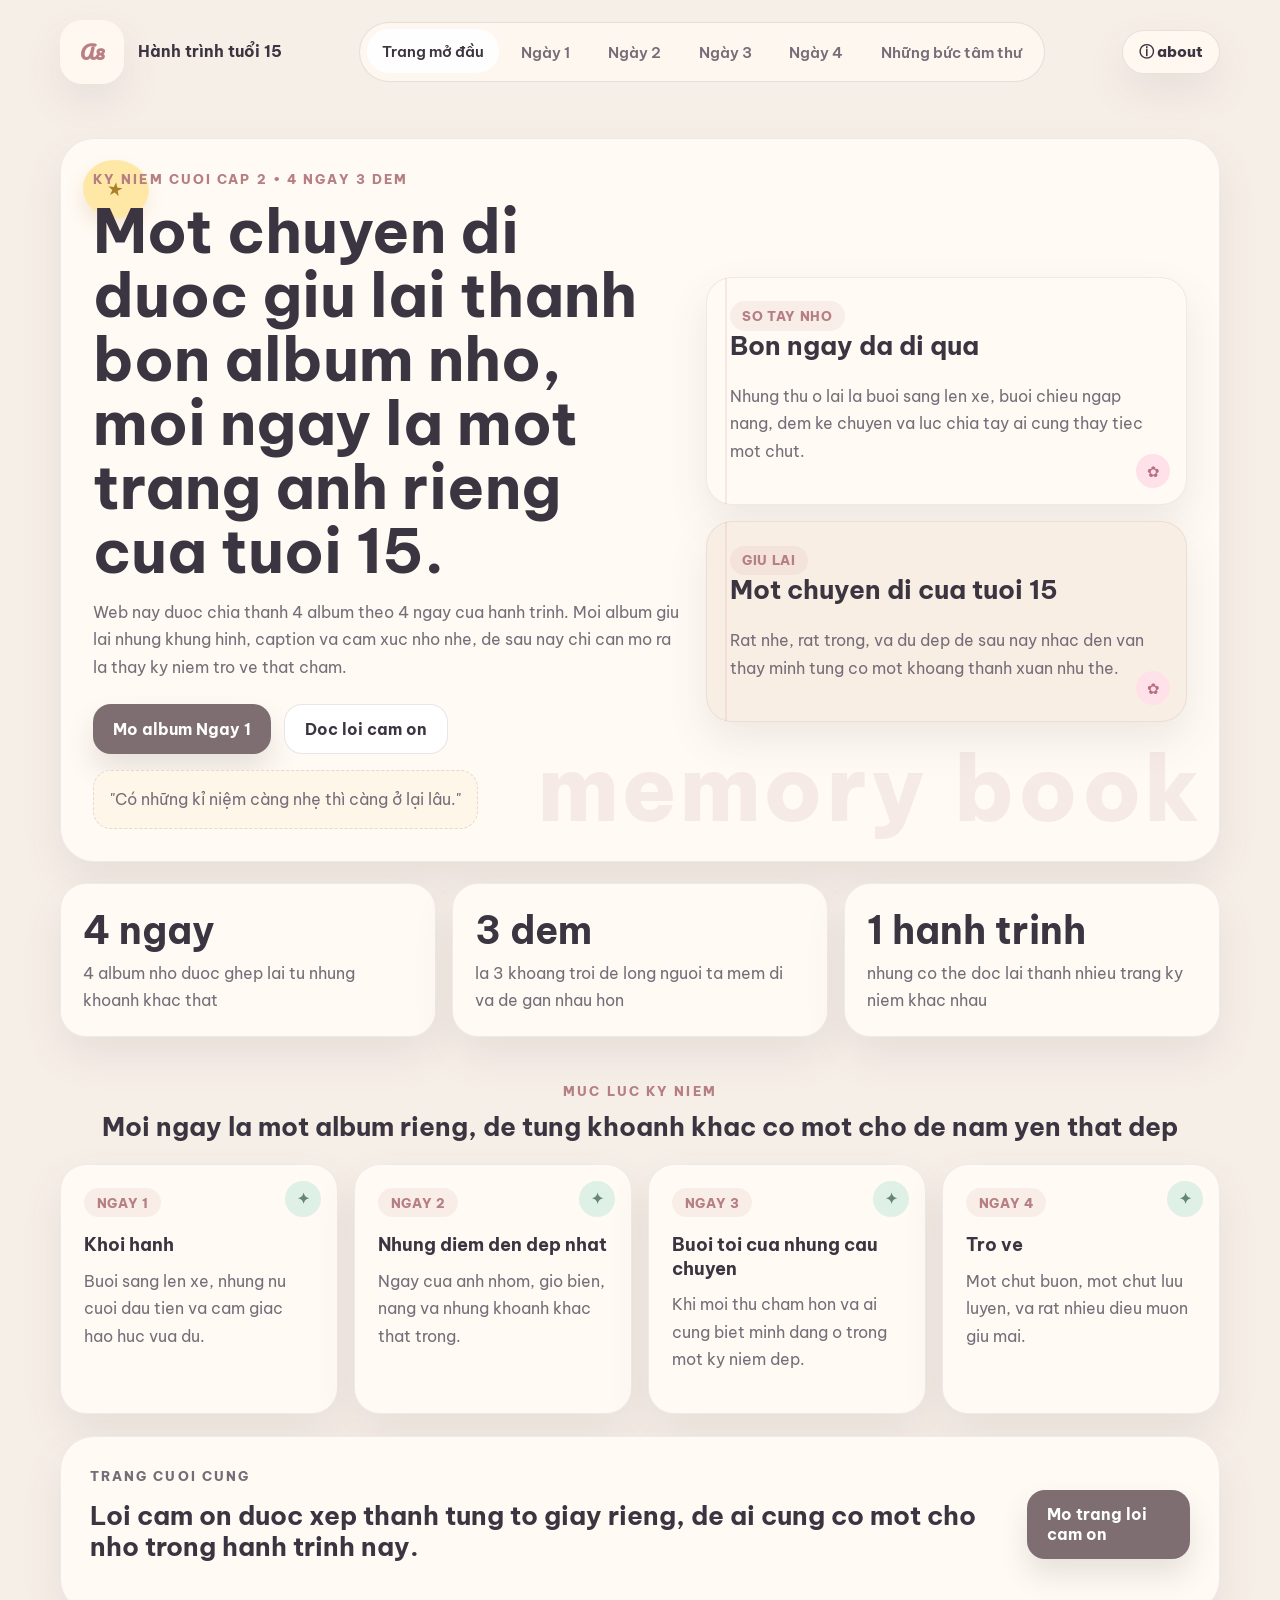
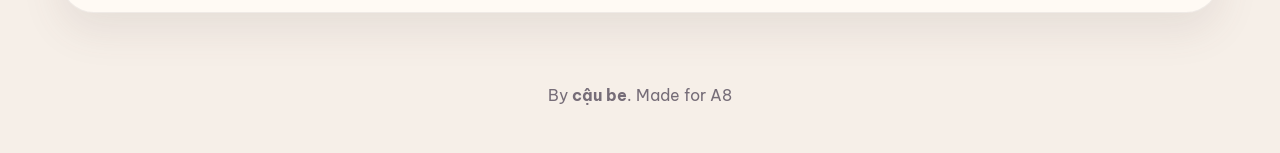
==== index.html @ 8651cf10 "Build memory site with shared layouts and JSON content" ====
<!DOCTYPE html>
<html lang="vi">
  <head>
    <meta charset="UTF-8" />
    <meta name="viewport" content="width=device-width, initial-scale=1.0" />
    <title>Hanh trinh tuoi 15</title>
    <meta
      name="description"
      content="Mot bo web nhe nhang luu giu chuyen di cuoi cap 2 Hanh trinh tuoi 15, moi ngay la mot quyen luu but rieng."
    />
    <link rel="preconnect" href="https://fonts.googleapis.com" />
    <link rel="preconnect" href="https://fonts.gstatic.com" crossorigin />
    <link
      href="https://fonts.googleapis.com/css2?family=Be+Vietnam+Pro:wght@400;500;600;700;800&family=Pacifico&display=swap"
      rel="stylesheet"
    />
    <link rel="stylesheet" href="style.css?v=20260329d" />
  </head>
  <body>
    <div class="page-noise"></div>
    <header class="site-header" data-site-header></header>

    <main>
      <section class="hero soft-hero reveal">
        <div class="hero-copy">
          <p class="eyebrow">Ky niem cuoi cap 2 • 4 ngay 3 dem</p>
          <h1>Mot chuyen di duoc giu lai thanh bon album nho, moi ngay la mot trang anh rieng cua tuoi 15.</h1>
          <p class="hero-text">
            Web nay duoc chia thanh 4 album theo 4 ngay cua hanh trinh. Moi
            album giu lai nhung khung hinh, caption va cam xuc nho nhe, de sau
            nay chi can mo ra la thay ky niem tro ve that cham.
          </p>
          <div class="hero-actions">
            <a class="btn btn-primary" href="day1.html">Mo album Ngay 1</a>
            <a class="btn btn-secondary" href="thanks.html">Doc loi cam on</a>
          </div>
          <div class="quote-chip" data-random-quote>
            "Co nhung ky niem khong can qua ron rang, chi can du nhe de o lai rat lau."
          </div>
        </div>
        <div class="hero-stack">
          <article class="paper-card">
            <span class="paper-label">So tay nho</span>
            <h2>Bon ngay da di qua</h2>
            <p>
              Nhung thu o lai la buoi sang len xe, buoi chieu ngap nang, dem ke
              chuyen va luc chia tay ai cung thay tiec mot chut.
            </p>
          </article>
          <article class="paper-card warm">
            <span class="paper-label">Giu lai</span>
            <h2>Mot chuyen di cua tuoi 15</h2>
            <p>
              Rat nhe, rat trong, va du dep de sau nay nhac den van thay minh
              tung co mot khoang thanh xuan nhu the.
            </p>
          </article>
        </div>
      </section>

      <section class="stats-grid reveal">
        <article>
          <strong>4 ngay</strong>
          <span>4 album nho duoc ghep lai tu nhung khoanh khac that</span>
        </article>
        <article>
          <strong>3 dem</strong>
          <span>la 3 khoang troi de long nguoi ta mem di va de gan nhau hon</span>
        </article>
        <article>
          <strong>1 hanh trinh</strong>
          <span>nhung co the doc lai thanh nhieu trang ky niem khac nhau</span>
        </article>
      </section>

      <section class="section-heading reveal">
        <p class="eyebrow">Muc luc ky niem</p>
        <h2>Moi ngay la mot album rieng, de tung khoanh khac co mot cho de nam yen that dep</h2>
      </section>

      <section class="day-links reveal">
        <a class="day-link-card" href="day1.html">
          <span class="day-badge">Ngay 1</span>
          <h3>Khoi hanh</h3>
          <p>Buoi sang len xe, nhung nu cuoi dau tien va cam giac hao huc vua du.</p>
        </a>
        <a class="day-link-card" href="day2.html">
          <span class="day-badge">Ngay 2</span>
          <h3>Nhung diem den dep nhat</h3>
          <p>Ngay cua anh nhom, gio bien, nang va nhung khoanh khac that trong.</p>
        </a>
        <a class="day-link-card" href="day3.html">
          <span class="day-badge">Ngay 3</span>
          <h3>Buoi toi cua nhung cau chuyen</h3>
          <p>Khi moi thu cham hon va ai cung biet minh dang o trong mot ky niem dep.</p>
        </a>
        <a class="day-link-card" href="day4.html">
          <span class="day-badge">Ngay 4</span>
          <h3>Tro ve</h3>
          <p>Mot chut buon, mot chut luu luyen, va rat nhieu dieu muon giu mai.</p>
        </a>
      </section>

      <section class="cta-panel reveal">
        <div>
          <p class="eyebrow">Trang cuoi cung</p>
          <h2>Loi cam on duoc xep thanh tung to giay rieng, de ai cung co mot cho nho trong hanh trinh nay.</h2>
        </div>
        <a class="btn btn-primary" href="thanks.html">Mo trang loi cam on</a>
      </section>
    </main>

    <footer class="site-footer" data-site-footer></footer>

    <script src="title-config.js?v=20260329d"></script>
    <script src="script.js?v=20260329d"></script>
  </body>
</html>
---- style.css ----
:root {
  --bg: #f7f1ea;
  --bg-soft: #fcf8f3;
  --ink: #3b3441;
  --muted: #766d78;
  --line: rgba(59, 52, 65, 0.12);
  --rose: #dba6a6;
  --sand: #ead9c8;
  --sage: #bfd1c4;
  --sky: #cbdced;
  --paper: rgba(255, 252, 247, 0.88);
  --paper-strong: #fffdf9;
  --shadow: 0 18px 40px rgba(94, 79, 74, 0.1);
  --radius-xl: 34px;
  --radius-lg: 26px;
  --radius-md: 20px;
  --max-width: 1160px;
}

* {
  box-sizing: border-box;
}

html {
  scroll-behavior: smooth;
  overflow-x: hidden;
}

body {
  margin: 0;
  font-family: "Be Vietnam Pro", sans-serif;
  color: var(--ink);
  background: #f6efe8;
  min-height: 100vh;
  position: relative;
  overflow-x: hidden;
}

body.nav-open {
  overflow: hidden;
}

.page-noise {
  position: fixed;
  inset: 0;
  pointer-events: none;
  opacity: 0.18;
  background-image:
    linear-gradient(rgba(255, 255, 255, 0.12) 1px, transparent 1px),
    linear-gradient(90deg, rgba(255, 255, 255, 0.12) 1px, transparent 1px);
  background-size: 22px 22px;
}

a {
  color: inherit;
  text-decoration: none;
}

main,
.site-header,
.site-footer {
  position: relative;
  z-index: 1;
}

.site-header,
.site-footer,
section {
  width: min(calc(100% - 2rem), var(--max-width));
  margin-inline: auto;
}

.site-header {
  display: flex;
  align-items: center;
  justify-content: space-between;
  gap: 1rem;
  padding: 1.25rem 0 0;
  position: relative;
  z-index: 70;
}

.brand {
  display: inline-flex;
  align-items: center;
  gap: 0.85rem;
  font-weight: 700;
  min-width: 0;
}

.brand-script {
  display: inline-flex;
  justify-content: center;
  align-items: center;
  min-width: 64px;
  min-height: 64px;
  border-radius: 22px;
  background: #fff8f1;
  box-shadow: var(--shadow);
  color: #b97f84;
  font-family: "Pacifico", cursive;
  font-size: 1.2rem;
}

.brand-text {
  max-width: 180px;
  line-height: 1.1;
  min-width: 0;
  overflow-wrap: anywhere;
}

.site-nav {
  display: flex;
  align-items: center;
  gap: 0.45rem;
  padding: 0.45rem;
  border: 1px solid var(--line);
  background: #fdf7f0;
  backdrop-filter: blur(16px);
  border-radius: 999px;
}

.site-nav a {
  padding: 0.8rem 0.95rem;
  border-radius: 999px;
  font-size: 0.95rem;
  font-weight: 600;
  color: var(--muted);
  transition: background-color 180ms ease, color 180ms ease, transform 180ms ease;
}

.site-nav a:hover,
.site-nav a.active {
  background: rgba(255, 255, 255, 0.92);
  color: var(--ink);
  transform: translateY(-1px);
}

.nav-toggle {
  display: none;
  border: 0;
  border-radius: 999px;
  padding: 0.85rem 1rem;
  background: #7f6f73;
  color: white;
  font: inherit;
  font-weight: 700;
}

.header-tools {
  position: relative;
  display: flex;
  align-items: center;
}

.info-trigger {
  min-height: 42px;
  padding: 0.7rem 1rem;
  border: 1px solid var(--line);
  border-radius: 999px;
  background: #fff8f1;
  color: var(--ink);
  font: inherit;
  font-weight: 800;
  font-size: 0.92rem;
  cursor: pointer;
  box-shadow: var(--shadow);
}

.info-popup {
  position: fixed;
  top: 50%;
  left: 50%;
  transform: translate(-50%, -50%);
  width: min(440px, calc(100vw - 2rem));
  padding: 1.05rem 1.1rem;
  border: 1px solid rgba(59, 52, 65, 0.1);
  border-radius: 22px;
  background: #fffaf4;
  box-shadow: var(--shadow);
  z-index: 60;
}

.about-content {
  width: 100%;
}

.about-content strong {
  display: block;
  margin-bottom: 0.55rem;
  font-size: 1.02rem;
}

.about-content p {
  margin: 0;
  color: var(--muted);
  line-height: 1.68;
  font-size: 0.96rem;
}

.about-content p + p {
  margin-top: 0.7rem;
}

.about-socials {
  display: grid;
  grid-template-columns: repeat(2, minmax(0, 1fr));
  gap: 0.7rem;
  margin-top: 0.95rem;
}

.about-btn {
  display: inline-flex;
  align-items: center;
  justify-content: center;
  gap: 0.55rem;
  width: 100%;
  min-width: 0;
  min-height: 42px;
  padding: 0.75rem 1rem;
  border: 1px solid rgba(59, 52, 65, 0.04);
  border-radius: 999px;
  background: #7e6e72;
  color: #fff;
  font-weight: 700;
  text-decoration: none;
  box-shadow: 0 10px 20px rgba(94, 79, 74, 0.14);
  -webkit-appearance: none;
  appearance: none;
}

.about-btn.ig {
  background: #8b6f7a;
}

.logo {
  flex: 0 0 auto;
  display: inline-grid;
  place-items: center;
  width: 22px;
  height: 22px;
  border-radius: 50%;
  background: #fff;
  font-family: Arial, sans-serif;
  font-weight: 800;
}

.logo.face {
  color: #1877f2;
}

.logo.ig {
  color: #d14d8b;
  font-size: 0.62rem;
  text-transform: lowercase;
}

body.info-open::after {
  content: "";
  position: fixed;
  inset: 0;
  background: rgba(59, 52, 65, 0.2);
  z-index: 50;
}

main {
  padding: 2rem 0 4rem;
}

section {
  margin-top: 1.35rem;
}

.hero,
.page-hero,
.cta-panel,
.paper-card,
.story-paper,
.friend-note,
.day-link-card,
.memory-strip article,
.stats-grid article,
.photo-memory,
.caption-strip article {
  border: 1px solid rgba(59, 52, 65, 0.08);
  background: #fffaf4;
  box-shadow: var(--shadow);
}

.hero,
.page-hero,
.cta-panel {
  border-radius: var(--radius-xl);
}

.hero {
  display: grid;
  grid-template-columns: 1.1fr 0.9fr;
  gap: 1.5rem;
  padding: 2rem;
}

.soft-hero::after {
  content: "memory book";
  position: absolute;
  right: 1rem;
  bottom: 1rem;
  font-size: clamp(2.5rem, 7vw, 5.7rem);
  color: rgba(185, 127, 132, 0.12);
  font-weight: 800;
  letter-spacing: 0.04em;
  pointer-events: none;
}

.soft-hero::before,
.page-hero::before {
  content: "sweet";
  position: absolute;
  top: 1rem;
  right: 1rem;
  padding: 0.55rem 0.8rem;
  border-radius: 999px;
  background: #ffd9de;
  color: #9b646b;
  font-size: 0.75rem;
  font-weight: 800;
  letter-spacing: 0.08em;
  text-transform: uppercase;
  box-shadow: 0 10px 20px rgba(155, 100, 107, 0.12);
  transform: rotate(8deg);
}

.hero::before {
  content: "★";
  position: absolute;
  top: 1.35rem;
  left: 1.35rem;
  width: 40px;
  height: 40px;
  border-radius: 50%;
  display: grid;
  place-items: center;
  background: #ffe8a6;
  color: #a9802c;
  font-size: 1rem;
  box-shadow: 0 10px 18px rgba(169, 128, 44, 0.14);
}

.hero-copy,
.hero-stack {
  position: relative;
  z-index: 1;
}

.hero-stack {
  display: grid;
  gap: 1rem;
  align-content: center;
}

.eyebrow {
  margin: 0 0 0.8rem;
  font-size: 0.82rem;
  letter-spacing: 0.16em;
  text-transform: uppercase;
  color: #b67f83;
  font-weight: 800;
}

h1,
h2,
h3,
p {
  margin-top: 0;
  min-width: 0;
}

h1 {
  font-size: clamp(2.15rem, 4.8vw, 4.3rem);
  line-height: 1.04;
  margin-bottom: 1rem;
}

h2 {
  font-size: clamp(1.35rem, 2vw, 2rem);
  line-height: 1.2;
}

h3 {
  font-size: 1.1rem;
  line-height: 1.35;
}

.hero-text,
.page-hero p,
.paper-card p,
.story-paper p,
.friend-note p,
.memory-strip p,
.day-link-card p,
.stats-grid span,
.cta-panel p,
.quote-chip {
  color: var(--muted);
  line-height: 1.72;
}

.hero-actions {
  display: flex;
  flex-wrap: wrap;
  gap: 0.8rem;
  margin: 1.4rem 0 1rem;
}

.btn {
  display: inline-flex;
  justify-content: center;
  align-items: center;
  min-height: 50px;
  padding: 0.9rem 1.25rem;
  border-radius: 18px;
  font-weight: 700;
  transition: transform 180ms ease, box-shadow 180ms ease, background-color 180ms ease;
}

.btn:hover {
  transform: translateY(-2px);
}

.btn-primary {
  background: #7e6e72;
  color: white;
  box-shadow: 0 16px 28px rgba(94, 79, 74, 0.14);
}

.btn-secondary {
  background: #fff;
  border: 1px solid var(--line);
}

.quote-chip {
  display: inline-flex;
  padding: 0.9rem 1rem;
  border-radius: 18px;
  background: #fff6ea;
  border: 1px dashed rgba(59, 52, 65, 0.14);
  max-width: 38rem;
}

.paper-card,
.story-paper,
.friend-note,
.day-link-card,
.memory-strip article {
  position: relative;
  padding: 1.45rem;
  border-radius: var(--radius-lg);
  min-width: 0;
}

.paper-card::before,
.story-paper::before,
.friend-note::before {
  content: "";
  position: absolute;
  top: 0;
  left: 1.15rem;
  width: 2px;
  height: 100%;
  background: rgba(219, 166, 166, 0.22);
}

.paper-card.warm {
  background: #f9eee4;
}

.paper-card::after {
  content: "✿";
  position: absolute;
  right: 1rem;
  bottom: 1rem;
  width: 34px;
  height: 34px;
  border-radius: 50%;
  display: grid;
  place-items: center;
  background: #ffe1ea;
  color: #b86f83;
  font-size: 0.95rem;
}

.paper-label,
.day-badge {
  display: inline-flex;
  padding: 0.42rem 0.78rem;
  border-radius: 999px;
  background: rgba(219, 166, 166, 0.16);
  color: #b67f83;
  font-size: 0.8rem;
  font-weight: 800;
  letter-spacing: 0.05em;
  text-transform: uppercase;
}

.stats-grid,
.day-links,
.story-grid,
.memory-strip,
.thanks-grid {
  display: grid;
  gap: 1rem;
}

.stats-grid {
  grid-template-columns: repeat(3, minmax(0, 1fr));
}

.stats-grid article {
  padding: 1.35rem;
  border-radius: var(--radius-lg);
}

.stats-grid strong {
  display: block;
  margin-bottom: 0.35rem;
  font-size: clamp(1.55rem, 3vw, 2.4rem);
}

.section-heading {
  text-align: center;
  padding-top: 1.5rem;
}

.day-links {
  grid-template-columns: repeat(4, minmax(0, 1fr));
}

.day-link-card {
  display: block;
  min-height: 220px;
  transition: transform 180ms ease, box-shadow 180ms ease;
}

.day-link-card:hover {
  transform: translateY(-3px);
}

.day-link-card h3 {
  margin: 1rem 0 0.65rem;
}

.day-link-card::after {
  content: "✦";
  position: absolute;
  top: 1rem;
  right: 1rem;
  width: 36px;
  height: 36px;
  border-radius: 50%;
  display: grid;
  place-items: center;
  background: #dff1e6;
  color: #688574;
  font-size: 0.92rem;
  font-weight: 800;
}

.page-hero,
.cta-panel {
  padding: 1.8rem;
}

.book-hero {
  background:
    linear-gradient(to bottom, rgba(255, 253, 249, 0.96) 35px, rgba(219, 166, 166, 0.08) 36px),
    #fffaf4;
  background-size: 100% 36px, auto;
  background-repeat: repeat, no-repeat;
}

.story-grid {
  grid-template-columns: repeat(2, minmax(0, 1fr));
}

.story-paper.wide {
  grid-column: span 2;
}

.album-grid {
  display: grid;
  grid-template-columns: repeat(2, minmax(0, 1fr));
  gap: 1rem;
}

.photo-memory {
  position: relative;
  padding: 1.45rem;
  border-radius: var(--radius-lg);
  min-width: 0;
}

.photo-memory.wide {
  grid-column: span 2;
}

.photo-memory.tall .album-photo {
  min-height: 260px;
}

.album-photo {
  position: relative;
  display: grid;
  place-items: center;
  width: 100%;
  min-height: 190px;
  margin-bottom: 1rem;
  border-radius: 20px;
  color: rgba(59, 52, 65, 0.56);
  font-weight: 800;
  letter-spacing: 0.14em;
  text-transform: uppercase;
  border: 1px dashed rgba(59, 52, 65, 0.12);
  overflow: hidden;
}

.album-photo img {
  width: 100%;
  height: 100%;
  object-fit: cover;
  display: block;
}

.album-photo-text {
  position: relative;
  z-index: 1;
}

.album-photo::before {
  content: "📷";
  position: absolute;
  left: 0.85rem;
  top: 0.85rem;
  width: 34px;
  height: 34px;
  border-radius: 50%;
  display: grid;
  place-items: center;
  background: rgba(255, 255, 255, 0.72);
  font-size: 0.95rem;
}

.soft-rose {
  background: #f4dddd;
}

.soft-sky {
  background: #dfeaf4;
}

.soft-sage {
  background: #deebe2;
}

.soft-sand {
  background: #efe2d5;
}

.soft-lilac {
  background: #e7e0f1;
}

.soft-peach {
  background: #f6dfd2;
}

.soft-mint {
  background: #d9eee5;
}

.soft-butter {
  background: #f7edbf;
}

.soft-latte {
  background: #e6d8cb;
}

.soft-cloud {
  background: #e9eef2;
}

.soft-blush {
  background: #f7dce5;
}

.soft-seafoam {
  background: #d5ebe6;
}

.memory-strip {
  grid-template-columns: repeat(3, minmax(0, 1fr));
}

.memory-strip article {
  min-height: 180px;
}

.caption-strip {
  display: grid;
  grid-template-columns: repeat(3, minmax(0, 1fr));
  gap: 1rem;
}

.caption-strip article {
  position: relative;
  padding: 1.35rem;
  border-radius: var(--radius-lg);
  min-height: 170px;
  min-width: 0;
}

.thanks-grid {
  grid-template-columns: repeat(3, minmax(0, 1fr));
}

.share-cta {
  display: flex;
  justify-content: center;
}

.share-long-btn {
  display: inline-flex;
  justify-content: center;
  align-items: center;
  width: min(100%, 620px);
  min-height: 58px;
  padding: 1rem 1.4rem;
  border-radius: 999px;
  background: #fff8f1;
  border: 1px solid rgba(59, 52, 65, 0.1);
  box-shadow: var(--shadow);
  font-weight: 700;
  color: var(--ink);
}

.share-form-wrap {
  display: flex;
  justify-content: center;
}

.share-form {
  width: min(100%, 760px);
  padding: 1.5rem;
  border-radius: var(--radius-xl);
  border: 1px solid rgba(59, 52, 65, 0.08);
  background: #fffaf4;
  box-shadow: var(--shadow);
}

.form-field {
  display: block;
}

.form-field + .form-field {
  margin-top: 1rem;
}

.form-field span {
  display: block;
  margin-bottom: 0.55rem;
  font-weight: 700;
}

.form-field input,
.form-field textarea {
  width: 100%;
  border: 1px solid rgba(59, 52, 65, 0.12);
  border-radius: 18px;
  padding: 0.95rem 1rem;
  background: #fff;
  color: var(--ink);
  font: inherit;
  outline: none;
}

.form-field textarea {
  resize: vertical;
  min-height: 180px;
}

.form-field input:focus,
.form-field textarea:focus {
  border-color: #b67f83;
  box-shadow: 0 0 0 4px rgba(182, 127, 131, 0.12);
}

.share-form-actions {
  display: flex;
  align-items: center;
  gap: 1rem;
  flex-wrap: wrap;
  margin-top: 1.1rem;
}

.form-hint,
.form-status {
  margin: 0;
  color: var(--muted);
  line-height: 1.6;
}

.form-status {
  margin-top: 0.85rem;
  min-height: 1.6em;
}

.friend-note {
  min-height: 240px;
  transform: rotate(-1deg);
}

.friend-note:nth-child(2n) {
  transform: rotate(1deg);
}

.friend-note.special {
  background: #f8eee5;
}

.friend-category {
  margin-bottom: 0.9rem;
  color: #b67f83;
  font-size: 0.88rem;
  font-weight: 700;
  letter-spacing: 0.03em;
}

.friend-note::after {
  content: "❤";
  position: absolute;
  top: 1rem;
  right: 1rem;
  width: 42px;
  height: 42px;
  border-radius: 50%;
  display: grid;
  place-items: center;
  background: #ffe5a8;
  color: #98753f;
  font-size: 0.9rem;
  font-weight: 800;
  letter-spacing: 0.04em;
}

.photo-memory::after {
  content: "♡";
  position: absolute;
  top: 0.9rem;
  right: 1rem;
  width: 30px;
  height: 30px;
  border-radius: 50%;
  display: grid;
  place-items: center;
  background: #ffd6d6;
  color: #b56d77;
  font-size: 0.88rem;
  box-shadow: 22px 8px 0 #dcecf0;
}

.caption-strip article::before {
  content: "☁";
  position: absolute;
  top: 1rem;
  right: 1rem;
  color: #9ab1c6;
  font-size: 1.15rem;
}

.cta-panel {
  display: flex;
  align-items: center;
  justify-content: space-between;
  gap: 1.4rem;
}

.site-footer {
  padding: 0.5rem 0 2rem;
  text-align: center;
  color: var(--muted);
}

.reveal {
  opacity: 1;
  transform: none;
}

body.js-ready .reveal {
  opacity: 0;
  transform: translateY(24px);
  transition: opacity 650ms ease, transform 650ms ease;
}

body.js-ready .reveal.is-visible {
  opacity: 1;
  transform: translateY(0);
}

@media (max-width: 960px) {
  .hero,
  .stats-grid,
  .day-links,
  .story-grid,
  .album-grid,
  .memory-strip,
  .caption-strip,
  .thanks-grid,
  .cta-panel {
    grid-template-columns: 1fr;
  }

  .story-paper.wide {
    grid-column: auto;
  }

  .photo-memory.wide {
    grid-column: auto;
  }
}

@media (max-width: 760px) {
  .site-header {
    flex-wrap: wrap;
  }

  .nav-toggle {
    display: inline-flex;
  }

  .site-nav {
    display: none;
    width: 100%;
    border-radius: 24px;
    padding: 0.7rem;
    flex-direction: column;
    align-items: stretch;
  }

  .site-nav a {
    text-align: center;
  }

  body.nav-open .site-nav {
    display: flex;
  }

  .hero,
  .page-hero,
  .cta-panel {
    padding: 1.3rem;
  }

  .header-tools {
    width: 100%;
    justify-content: flex-end;
  }

  .info-popup {
    top: 0.75rem;
    left: 0.75rem;
    right: 0.75rem;
    width: auto;
    max-height: calc(100dvh - 1.5rem);
    transform: none;
    padding: 0.85rem;
    border-radius: 20px;
    overflow: auto;
    -webkit-overflow-scrolling: touch;
  }

  .about-socials {
    grid-template-columns: 1fr;
  }

  .album-grid {
    display: flex !important;
    flex-direction: column;
    gap: 0.85rem;
  }

  .photo-memory,
  .photo-memory.wide,
  .photo-memory.tall {
    width: 100%;
    max-width: 100%;
    grid-column: auto;
  }

  .album-photo {
    width: 100%;
    min-height: 240px;
  }

  .photo-memory.tall .album-photo {
    min-height: 280px;
  }

  .photo-memory,
  .caption-strip article,
  .friend-note {
    padding: 1.15rem;
  }

  .album-grid,
  .caption-strip,
  .thanks-grid {
    gap: 0.85rem;
  }

  .photo-memory::after {
    top: 0.75rem;
    right: 0.75rem;
  }

  .album-photo::before {
    left: 0.7rem;
    top: 0.7rem;
  }

  h1 {
    line-height: 1.08;
  }
}

@media (max-width: 480px) {
  .site-header,
  .site-footer,
  section {
    width: min(calc(100% - 1.25rem), var(--max-width));
  }

  .caption-strip,
  .thanks-grid,
  .memory-strip,
  .story-grid,
  .day-links,
  .stats-grid {
    grid-template-columns: 1fr;
    gap: 0.8rem;
  }

  .photo-memory,
  .photo-memory.wide,
  .photo-memory.tall {
    grid-column: auto;
    width: 100%;
  }

  .photo-memory {
    padding: 1rem;
    border-radius: 22px;
  }

  .album-photo,
  .photo-memory.tall .album-photo {
    min-height: 0;
    aspect-ratio: 4 / 5;
    border-radius: 18px;
  }

  .photo-memory h2 {
    font-size: 1.2rem;
  }

  .photo-memory p,
  .caption-strip article p {
    line-height: 1.62;
  }
}
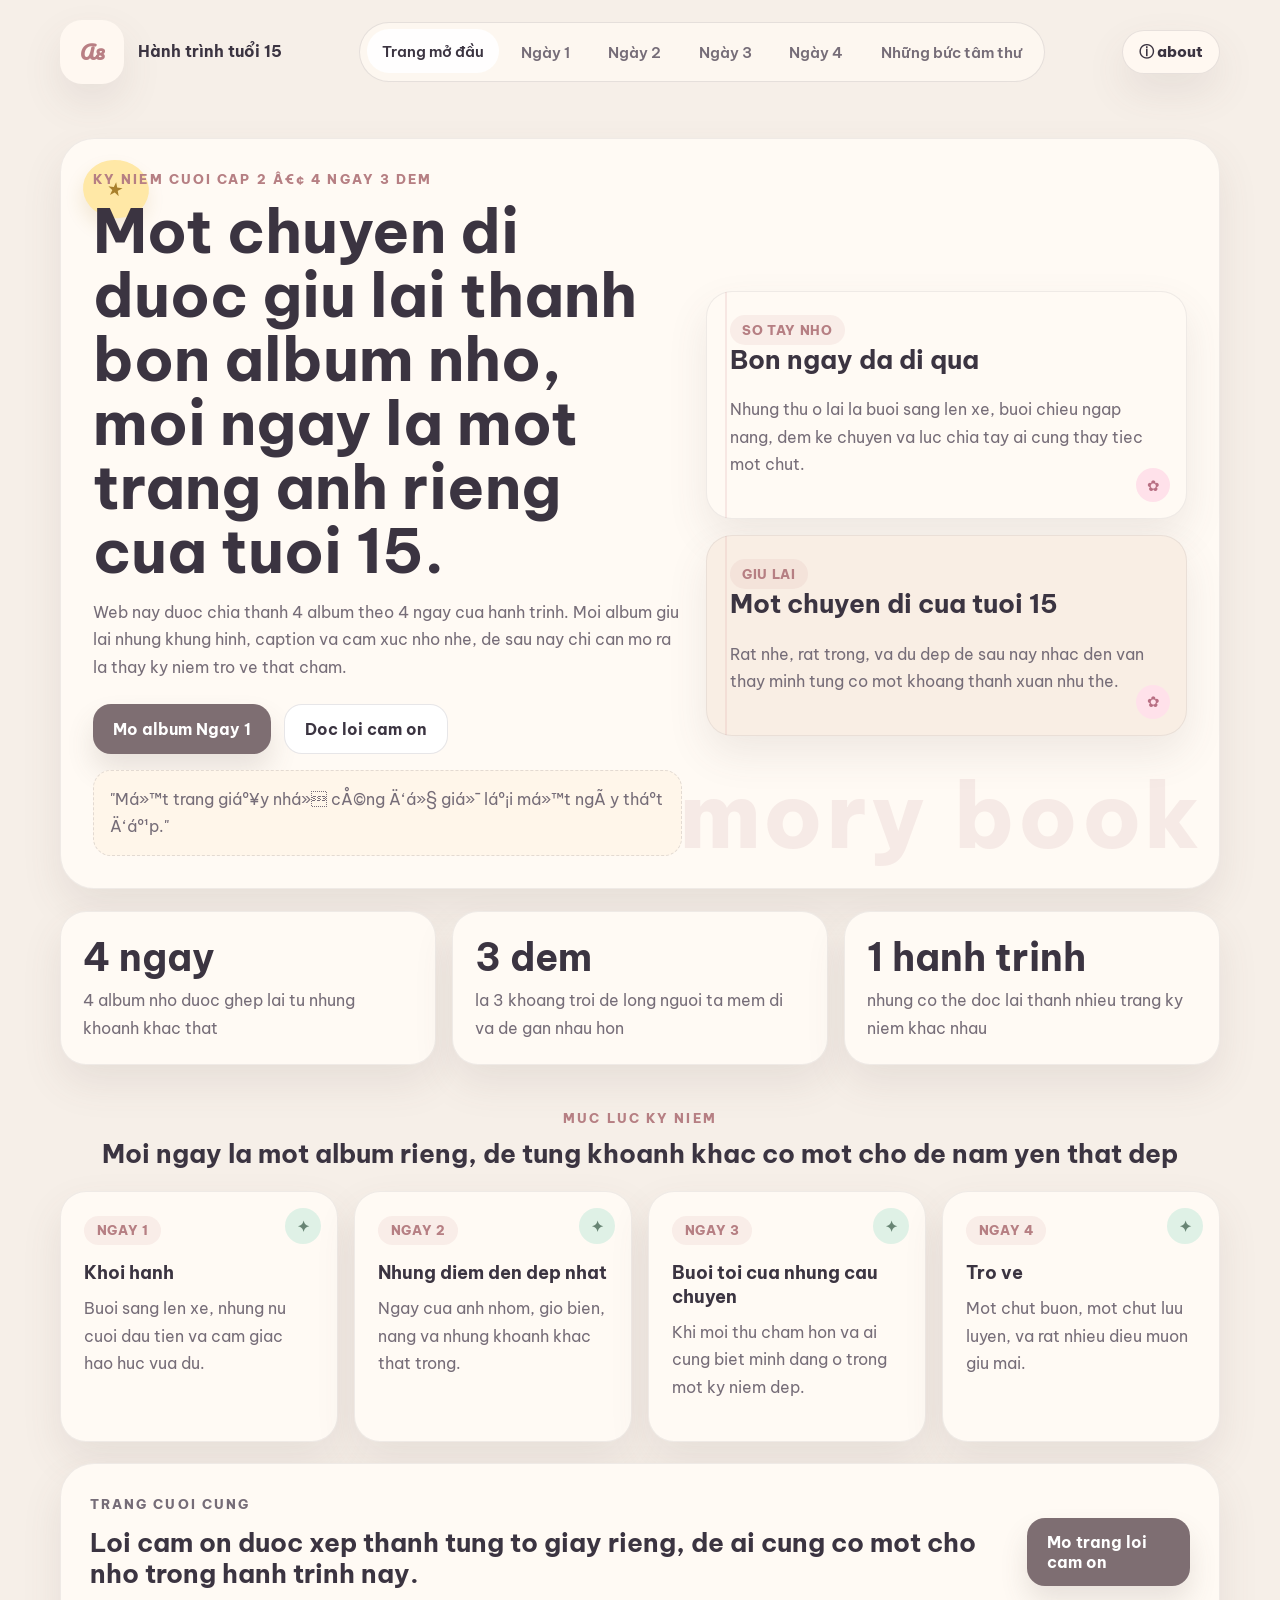
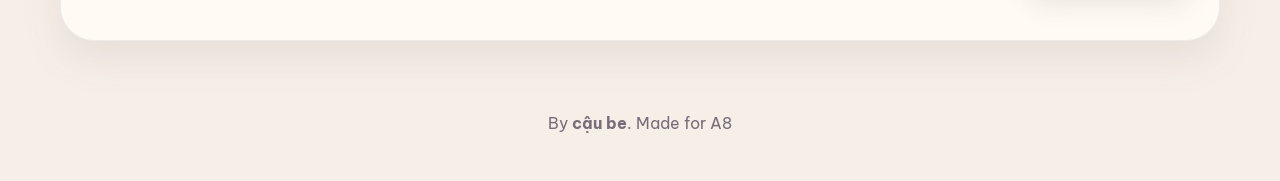
==== commit c609f6f5: "Update content data and form submission flow" ====
--- a/index.html
+++ b/index.html
@@ -1,4 +1,4 @@
-<!DOCTYPE html>
+﻿<!DOCTYPE html>
 <html lang="vi">
   <head>
     <meta charset="UTF-8" />
@@ -14,7 +14,7 @@
       href="https://fonts.googleapis.com/css2?family=Be+Vietnam+Pro:wght@400;500;600;700;800&family=Pacifico&display=swap"
       rel="stylesheet"
     />
-    <link rel="stylesheet" href="style.css?v=20260329d" />
+    <link rel="stylesheet" href="style.css?v=20260330a" />
   </head>
   <body>
     <div class="page-noise"></div>
@@ -23,7 +23,7 @@
     <main>
       <section class="hero soft-hero reveal">
         <div class="hero-copy">
-          <p class="eyebrow">Ky niem cuoi cap 2 • 4 ngay 3 dem</p>
+          <p class="eyebrow">Ky niem cuoi cap 2 â€¢ 4 ngay 3 dem</p>
           <h1>Mot chuyen di duoc giu lai thanh bon album nho, moi ngay la mot trang anh rieng cua tuoi 15.</h1>
           <p class="hero-text">
             Web nay duoc chia thanh 4 album theo 4 ngay cua hanh trinh. Moi
@@ -112,7 +112,8 @@
 
     <footer class="site-footer" data-site-footer></footer>
 
-    <script src="title-config.js?v=20260329d"></script>
-    <script src="script.js?v=20260329d"></script>
+    <script src="title-config.js?v=20260330a"></script>
+    <script src="script.js?v=20260330a"></script>
   </body>
 </html>
+
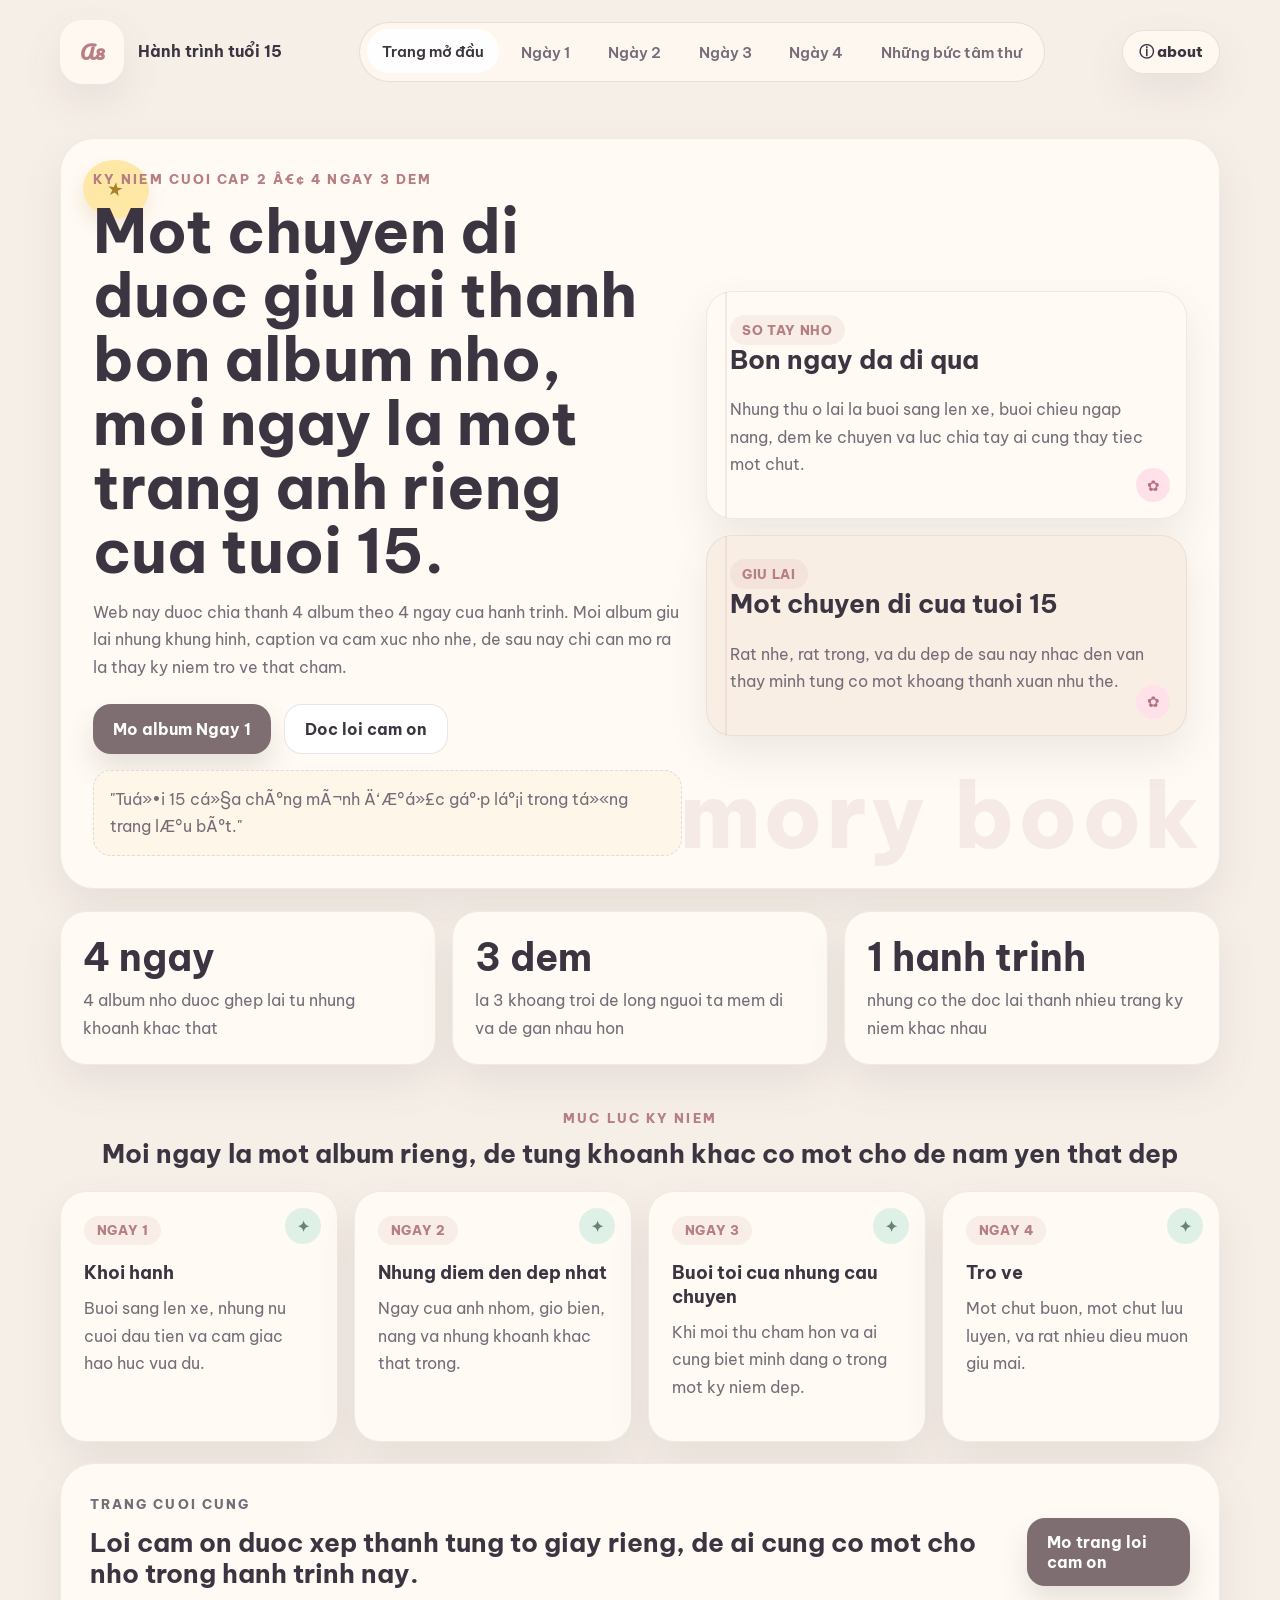
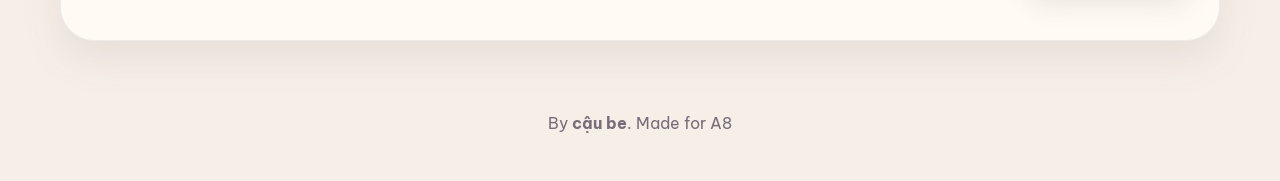
==== commit 9c833c5d: "Structure Reorganize the file structure Bugs fixed" ====
--- a/index.html
+++ b/index.html
@@ -14,7 +14,7 @@
       href="https://fonts.googleapis.com/css2?family=Be+Vietnam+Pro:wght@400;500;600;700;800&family=Pacifico&display=swap"
       rel="stylesheet"
     />
-    <link rel="stylesheet" href="style.css?v=20260330a" />
+    <link rel="stylesheet" href="style/style.css" />
   </head>
   <body>
     <div class="page-noise"></div>
@@ -112,8 +112,9 @@
 
     <footer class="site-footer" data-site-footer></footer>
 
-    <script src="title-config.js?v=20260330a"></script>
-    <script src="script.js?v=20260330a"></script>
+    <script src="script/title-config.js?v=20260330a"></script>
+    <script src="script/script.js?v=20260330a"></script>
   </body>
 </html>
 
+
--- a/style/style.css
+++ b/style/style.css
@@ -0,0 +1,1079 @@
+:root {
+  --bg: #f7f1ea;
+  --bg-soft: #fcf8f3;
+  --ink: #3b3441;
+  --muted: #766d78;
+  --line: rgba(59, 52, 65, 0.12);
+  --rose: #dba6a6;
+  --sand: #ead9c8;
+  --sage: #bfd1c4;
+  --sky: #cbdced;
+  --paper: rgba(255, 252, 247, 0.88);
+  --paper-strong: #fffdf9;
+  --shadow: 0 18px 40px rgba(94, 79, 74, 0.1);
+  --radius-xl: 34px;
+  --radius-lg: 26px;
+  --radius-md: 20px;
+  --max-width: 1160px;
+}
+
+* {
+  box-sizing: border-box;
+}
+
+html {
+  scroll-behavior: smooth;
+  overflow-x: hidden;
+}
+
+body {
+  margin: 0;
+  font-family: "Be Vietnam Pro", sans-serif;
+  color: var(--ink);
+  background: #f6efe8;
+  min-height: 100vh;
+  position: relative;
+  overflow-x: hidden;
+}
+
+body.nav-open {
+  overflow: hidden;
+}
+
+.page-noise {
+  position: fixed;
+  inset: 0;
+  pointer-events: none;
+  opacity: 0.18;
+  background-image:
+    linear-gradient(rgba(255, 255, 255, 0.12) 1px, transparent 1px),
+    linear-gradient(90deg, rgba(255, 255, 255, 0.12) 1px, transparent 1px);
+  background-size: 22px 22px;
+}
+
+a {
+  color: inherit;
+  text-decoration: none;
+}
+
+main,
+.site-header,
+.site-footer {
+  position: relative;
+  z-index: 1;
+}
+
+.site-header,
+.site-footer,
+section {
+  width: min(calc(100% - 2rem), var(--max-width));
+  margin-inline: auto;
+}
+
+.site-header {
+  display: flex;
+  align-items: center;
+  justify-content: space-between;
+  gap: 1rem;
+  padding: 1.25rem 0 0;
+  position: relative;
+  z-index: 70;
+}
+
+.brand {
+  display: inline-flex;
+  align-items: center;
+  gap: 0.85rem;
+  font-weight: 700;
+  min-width: 0;
+}
+
+.brand-script {
+  display: inline-flex;
+  justify-content: center;
+  align-items: center;
+  min-width: 64px;
+  min-height: 64px;
+  border-radius: 22px;
+  background: #fff8f1;
+  box-shadow: var(--shadow);
+  color: #b97f84;
+  font-family: "Pacifico", cursive;
+  font-size: 1.2rem;
+}
+
+.brand-text {
+  max-width: 180px;
+  line-height: 1.1;
+  min-width: 0;
+  overflow-wrap: anywhere;
+}
+
+.site-nav {
+  display: flex;
+  align-items: center;
+  gap: 0.45rem;
+  padding: 0.45rem;
+  border: 1px solid var(--line);
+  background: #fdf7f0;
+  backdrop-filter: blur(16px);
+  border-radius: 999px;
+}
+
+.site-nav a {
+  padding: 0.8rem 0.95rem;
+  border-radius: 999px;
+  font-size: 0.95rem;
+  font-weight: 600;
+  color: var(--muted);
+  transition: background-color 180ms ease, color 180ms ease, transform 180ms ease;
+}
+
+.site-nav a:hover,
+.site-nav a.active {
+  background: rgba(255, 255, 255, 0.92);
+  color: var(--ink);
+  transform: translateY(-1px);
+}
+
+.nav-toggle {
+  display: none;
+  border: 0;
+  border-radius: 999px;
+  padding: 0.85rem 1rem;
+  background: #7f6f73;
+  color: white;
+  font: inherit;
+  font-weight: 700;
+}
+
+.header-tools {
+  position: relative;
+  display: flex;
+  align-items: center;
+}
+
+.info-trigger {
+  min-height: 42px;
+  padding: 0.7rem 1rem;
+  border: 1px solid var(--line);
+  border-radius: 999px;
+  background: #fff8f1;
+  color: var(--ink);
+  font: inherit;
+  font-weight: 800;
+  font-size: 0.92rem;
+  cursor: pointer;
+  box-shadow: var(--shadow);
+}
+
+.info-popup {
+  position: fixed;
+  top: 50%;
+  left: 50%;
+  transform: translate(-50%, -50%);
+  width: min(440px, calc(100vw - 2rem));
+  padding: 1.05rem 1.1rem;
+  border: 1px solid rgba(59, 52, 65, 0.1);
+  border-radius: 22px;
+  background: #fffaf4;
+  box-shadow: var(--shadow);
+  z-index: 60;
+}
+
+.about-content {
+  width: 100%;
+}
+
+.about-content strong {
+  display: block;
+  margin-bottom: 0.55rem;
+  font-size: 1.02rem;
+}
+
+.about-content p {
+  margin: 0;
+  color: var(--muted);
+  line-height: 1.68;
+  font-size: 0.96rem;
+}
+
+.about-content p + p {
+  margin-top: 0.7rem;
+}
+
+.about-socials {
+  display: grid;
+  grid-template-columns: repeat(2, minmax(0, 1fr));
+  gap: 0.7rem;
+  margin-top: 0.95rem;
+}
+
+.about-btn {
+  display: inline-flex;
+  align-items: center;
+  justify-content: center;
+  gap: 0.55rem;
+  width: 100%;
+  min-width: 0;
+  min-height: 42px;
+  padding: 0.75rem 1rem;
+  border: 1px solid rgba(59, 52, 65, 0.04);
+  border-radius: 999px;
+  background: #7e6e72;
+  color: #fff;
+  font-weight: 700;
+  text-decoration: none;
+  box-shadow: 0 10px 20px rgba(94, 79, 74, 0.14);
+  -webkit-appearance: none;
+  appearance: none;
+}
+
+.about-btn.ig {
+  background: #8b6f7a;
+}
+
+.logo {
+  flex: 0 0 auto;
+  display: inline-grid;
+  place-items: center;
+  width: 22px;
+  height: 22px;
+  border-radius: 50%;
+  background: #fff;
+  font-family: Arial, sans-serif;
+  font-weight: 800;
+}
+
+.logo.face {
+  color: #1877f2;
+}
+
+.logo.ig {
+  color: #d14d8b;
+  font-size: 0.62rem;
+  text-transform: lowercase;
+}
+
+body.info-open::after {
+  content: "";
+  position: fixed;
+  inset: 0;
+  background: rgba(59, 52, 65, 0.2);
+  z-index: 50;
+}
+
+main {
+  padding: 2rem 0 4rem;
+}
+
+section {
+  margin-top: 1.35rem;
+}
+
+.hero,
+.page-hero,
+.cta-panel,
+.paper-card,
+.story-paper,
+.friend-note,
+.day-link-card,
+.memory-strip article,
+.stats-grid article,
+.photo-memory,
+.caption-strip article {
+  border: 1px solid rgba(59, 52, 65, 0.08);
+  background: #fffaf4;
+  box-shadow: var(--shadow);
+}
+
+.hero,
+.page-hero,
+.cta-panel {
+  border-radius: var(--radius-xl);
+}
+
+.hero {
+  display: grid;
+  grid-template-columns: 1.1fr 0.9fr;
+  gap: 1.5rem;
+  padding: 2rem;
+}
+
+.soft-hero::after {
+  content: "memory book";
+  position: absolute;
+  right: 1rem;
+  bottom: 1rem;
+  font-size: clamp(2.5rem, 7vw, 5.7rem);
+  color: rgba(185, 127, 132, 0.12);
+  font-weight: 800;
+  letter-spacing: 0.04em;
+  pointer-events: none;
+}
+
+.soft-hero::before,
+.page-hero::before {
+  content: "sweet";
+  position: absolute;
+  top: 1rem;
+  right: 1rem;
+  padding: 0.55rem 0.8rem;
+  border-radius: 999px;
+  background: #ffd9de;
+  color: #9b646b;
+  font-size: 0.75rem;
+  font-weight: 800;
+  letter-spacing: 0.08em;
+  text-transform: uppercase;
+  box-shadow: 0 10px 20px rgba(155, 100, 107, 0.12);
+  transform: rotate(8deg);
+}
+
+.hero::before {
+  content: "★";
+  position: absolute;
+  top: 1.35rem;
+  left: 1.35rem;
+  width: 40px;
+  height: 40px;
+  border-radius: 50%;
+  display: grid;
+  place-items: center;
+  background: #ffe8a6;
+  color: #a9802c;
+  font-size: 1rem;
+  box-shadow: 0 10px 18px rgba(169, 128, 44, 0.14);
+}
+
+.hero-copy,
+.hero-stack {
+  position: relative;
+  z-index: 1;
+}
+
+.hero-stack {
+  display: grid;
+  gap: 1rem;
+  align-content: center;
+}
+
+.eyebrow {
+  margin: 0 0 0.8rem;
+  font-size: 0.82rem;
+  letter-spacing: 0.16em;
+  text-transform: uppercase;
+  color: #b67f83;
+  font-weight: 800;
+}
+
+h1,
+h2,
+h3,
+p {
+  margin-top: 0;
+  min-width: 0;
+}
+
+h1 {
+  font-size: clamp(2.15rem, 4.8vw, 4.3rem);
+  line-height: 1.04;
+  margin-bottom: 1rem;
+}
+
+h2 {
+  font-size: clamp(1.35rem, 2vw, 2rem);
+  line-height: 1.2;
+}
+
+h3 {
+  font-size: 1.1rem;
+  line-height: 1.35;
+}
+
+.hero-text,
+.page-hero p,
+.paper-card p,
+.story-paper p,
+.friend-note p,
+.memory-strip p,
+.day-link-card p,
+.stats-grid span,
+.cta-panel p,
+.quote-chip {
+  color: var(--muted);
+  line-height: 1.72;
+}
+
+.hero-actions {
+  display: flex;
+  flex-wrap: wrap;
+  gap: 0.8rem;
+  margin: 1.4rem 0 1rem;
+}
+
+.btn {
+  display: inline-flex;
+  justify-content: center;
+  align-items: center;
+  min-height: 50px;
+  padding: 0.9rem 1.25rem;
+  border-radius: 18px;
+  font-weight: 700;
+  transition: transform 180ms ease, box-shadow 180ms ease, background-color 180ms ease;
+}
+
+.btn:hover {
+  transform: translateY(-2px);
+}
+
+.btn-primary {
+  background: #7e6e72;
+  color: white;
+  box-shadow: 0 16px 28px rgba(94, 79, 74, 0.14);
+}
+
+.btn-secondary {
+  background: #fff;
+  border: 1px solid var(--line);
+}
+
+.quote-chip {
+  display: inline-flex;
+  padding: 0.9rem 1rem;
+  border-radius: 18px;
+  background: #fff6ea;
+  border: 1px dashed rgba(59, 52, 65, 0.14);
+  max-width: 38rem;
+}
+
+.paper-card,
+.story-paper,
+.friend-note,
+.day-link-card,
+.memory-strip article {
+  position: relative;
+  padding: 1.45rem;
+  border-radius: var(--radius-lg);
+  min-width: 0;
+}
+
+.paper-card::before,
+.story-paper::before,
+.friend-note::before {
+  content: "";
+  position: absolute;
+  top: 0;
+  left: 1.15rem;
+  width: 2px;
+  height: 100%;
+  background: rgba(219, 166, 166, 0.22);
+}
+
+.paper-card.warm {
+  background: #f9eee4;
+}
+
+.paper-card::after {
+  content: "✿";
+  position: absolute;
+  right: 1rem;
+  bottom: 1rem;
+  width: 34px;
+  height: 34px;
+  border-radius: 50%;
+  display: grid;
+  place-items: center;
+  background: #ffe1ea;
+  color: #b86f83;
+  font-size: 0.95rem;
+}
+
+.paper-label,
+.day-badge {
+  display: inline-flex;
+  padding: 0.42rem 0.78rem;
+  border-radius: 999px;
+  background: rgba(219, 166, 166, 0.16);
+  color: #b67f83;
+  font-size: 0.8rem;
+  font-weight: 800;
+  letter-spacing: 0.05em;
+  text-transform: uppercase;
+}
+
+.stats-grid,
+.day-links,
+.story-grid,
+.memory-strip,
+.thanks-grid {
+  display: grid;
+  gap: 1rem;
+}
+
+.stats-grid {
+  grid-template-columns: repeat(3, minmax(0, 1fr));
+}
+
+.stats-grid article {
+  padding: 1.35rem;
+  border-radius: var(--radius-lg);
+}
+
+.stats-grid strong {
+  display: block;
+  margin-bottom: 0.35rem;
+  font-size: clamp(1.55rem, 3vw, 2.4rem);
+}
+
+.section-heading {
+  text-align: center;
+  padding-top: 1.5rem;
+}
+
+.day-links {
+  grid-template-columns: repeat(4, minmax(0, 1fr));
+}
+
+.day-link-card {
+  display: block;
+  min-height: 220px;
+  transition: transform 180ms ease, box-shadow 180ms ease;
+}
+
+.day-link-card:hover {
+  transform: translateY(-3px);
+}
+
+.day-link-card h3 {
+  margin: 1rem 0 0.65rem;
+}
+
+.day-link-card::after {
+  content: "✦";
+  position: absolute;
+  top: 1rem;
+  right: 1rem;
+  width: 36px;
+  height: 36px;
+  border-radius: 50%;
+  display: grid;
+  place-items: center;
+  background: #dff1e6;
+  color: #688574;
+  font-size: 0.92rem;
+  font-weight: 800;
+}
+
+.page-hero,
+.cta-panel {
+  padding: 1.8rem;
+}
+
+.book-hero {
+  background:
+    linear-gradient(to bottom, rgba(255, 253, 249, 0.96) 35px, rgba(219, 166, 166, 0.08) 36px),
+    #fffaf4;
+  background-size: 100% 36px, auto;
+  background-repeat: repeat, no-repeat;
+}
+
+.story-grid {
+  grid-template-columns: repeat(2, minmax(0, 1fr));
+}
+
+.story-paper.wide {
+  grid-column: span 2;
+}
+
+.album-grid {
+  display: grid;
+  grid-template-columns: repeat(2, minmax(0, 1fr));
+  gap: 1rem;
+}
+
+.photo-memory {
+  position: relative;
+  padding: 1.45rem;
+  border-radius: var(--radius-lg);
+  min-width: 0;
+}
+
+.photo-memory.wide {
+  grid-column: span 2;
+}
+
+.photo-memory.tall .album-photo {
+  min-height: 260px;
+}
+
+.album-photo {
+  position: relative;
+  display: grid;
+  place-items: center;
+  width: 100%;
+  min-height: 190px;
+  margin-bottom: 1rem;
+  border-radius: 20px;
+  color: rgba(59, 52, 65, 0.56);
+  font-weight: 800;
+  letter-spacing: 0.14em;
+  text-transform: uppercase;
+  border: 1px dashed rgba(59, 52, 65, 0.12);
+  overflow: hidden;
+}
+
+.album-photo img {
+  width: 100%;
+  height: 100%;
+  object-fit: cover;
+  display: block;
+}
+
+.album-photo-text {
+  position: relative;
+  z-index: 1;
+}
+
+.album-photo::before {
+  content: "📷";
+  position: absolute;
+  left: 0.85rem;
+  top: 0.85rem;
+  width: 34px;
+  height: 34px;
+  border-radius: 50%;
+  display: grid;
+  place-items: center;
+  background: rgba(255, 255, 255, 0.72);
+  font-size: 0.95rem;
+}
+
+.soft-rose {
+  background: #f4dddd;
+}
+
+.soft-sky {
+  background: #dfeaf4;
+}
+
+.soft-sage {
+  background: #deebe2;
+}
+
+.soft-sand {
+  background: #efe2d5;
+}
+
+.soft-lilac {
+  background: #e7e0f1;
+}
+
+.soft-peach {
+  background: #f6dfd2;
+}
+
+.soft-mint {
+  background: #d9eee5;
+}
+
+.soft-butter {
+  background: #f7edbf;
+}
+
+.soft-latte {
+  background: #e6d8cb;
+}
+
+.soft-cloud {
+  background: #e9eef2;
+}
+
+.soft-blush {
+  background: #f7dce5;
+}
+
+.soft-seafoam {
+  background: #d5ebe6;
+}
+
+.memory-strip {
+  grid-template-columns: repeat(3, minmax(0, 1fr));
+}
+
+.memory-strip article {
+  min-height: 180px;
+}
+
+.caption-strip {
+  display: grid;
+  grid-template-columns: repeat(3, minmax(0, 1fr));
+  gap: 1rem;
+}
+
+.caption-strip article {
+  position: relative;
+  padding: 1.35rem;
+  border-radius: var(--radius-lg);
+  min-height: 170px;
+  min-width: 0;
+}
+
+.thanks-grid {
+  grid-template-columns: repeat(3, minmax(0, 1fr));
+}
+
+.share-cta {
+  display: flex;
+  justify-content: center;
+}
+
+.share-long-btn {
+  display: inline-flex;
+  justify-content: center;
+  align-items: center;
+  width: min(100%, 620px);
+  min-height: 58px;
+  padding: 1rem 1.4rem;
+  border-radius: 999px;
+  background: #fff8f1;
+  border: 1px solid rgba(59, 52, 65, 0.1);
+  box-shadow: var(--shadow);
+  font-weight: 700;
+  color: var(--ink);
+}
+
+.share-form-wrap {
+  display: flex;
+  justify-content: center;
+}
+
+.share-form {
+  width: min(100%, 760px);
+  padding: 1.5rem;
+  border-radius: var(--radius-xl);
+  border: 1px solid rgba(59, 52, 65, 0.08);
+  background: #fffaf4;
+  box-shadow: var(--shadow);
+}
+
+.form-field {
+  display: block;
+}
+
+.form-field + .form-field {
+  margin-top: 1rem;
+}
+
+.form-field span {
+  display: block;
+  margin-bottom: 0.55rem;
+  font-weight: 700;
+}
+
+.form-field input,
+.form-field textarea {
+  width: 100%;
+  border: 1px solid rgba(59, 52, 65, 0.12);
+  border-radius: 18px;
+  padding: 0.95rem 1rem;
+  background: #fff;
+  color: var(--ink);
+  font: inherit;
+  outline: none;
+}
+
+.form-field textarea {
+  resize: vertical;
+  min-height: 180px;
+}
+
+.form-field input:focus,
+.form-field textarea:focus {
+  border-color: #b67f83;
+  box-shadow: 0 0 0 4px rgba(182, 127, 131, 0.12);
+}
+
+.share-form-actions {
+  display: flex;
+  align-items: center;
+  gap: 1rem;
+  flex-wrap: wrap;
+  margin-top: 1.1rem;
+}
+
+.form-hint,
+.form-status {
+  margin: 0;
+  color: var(--muted);
+  line-height: 1.6;
+}
+
+.form-status {
+  margin-top: 0.85rem;
+  min-height: 1.6em;
+}
+
+.friend-note {
+  min-height: 240px;
+  transform: rotate(-1deg);
+}
+
+.friend-note:nth-child(2n) {
+  transform: rotate(1deg);
+}
+
+.friend-note.special {
+  background: #f8eee5;
+}
+
+.friend-category {
+  margin-bottom: 0.9rem;
+  color: #b67f83;
+  font-size: 0.88rem;
+  font-weight: 700;
+  letter-spacing: 0.03em;
+}
+
+.friend-note::after {
+  content: "❤";
+  position: absolute;
+  top: 1rem;
+  right: 1rem;
+  width: 42px;
+  height: 42px;
+  border-radius: 50%;
+  display: grid;
+  place-items: center;
+  background: #ffe5a8;
+  color: #98753f;
+  font-size: 0.9rem;
+  font-weight: 800;
+  letter-spacing: 0.04em;
+}
+
+.photo-memory::after {
+  content: "♡";
+  position: absolute;
+  top: 0.9rem;
+  right: 1rem;
+  width: 30px;
+  height: 30px;
+  border-radius: 50%;
+  display: grid;
+  place-items: center;
+  background: #ffd6d6;
+  color: #b56d77;
+  font-size: 0.88rem;
+  box-shadow: 22px 8px 0 #dcecf0;
+}
+
+.caption-strip article::before {
+  content: "☁";
+  position: absolute;
+  top: 1rem;
+  right: 1rem;
+  color: #9ab1c6;
+  font-size: 1.15rem;
+}
+
+.cta-panel {
+  display: flex;
+  align-items: center;
+  justify-content: space-between;
+  gap: 1.4rem;
+}
+
+.site-footer {
+  padding: 0.5rem 0 2rem;
+  text-align: center;
+  color: var(--muted);
+}
+
+.reveal {
+  opacity: 1;
+  transform: none;
+}
+
+body.js-ready .reveal {
+  opacity: 0;
+  transform: translateY(24px);
+  transition: opacity 650ms ease, transform 650ms ease;
+}
+
+body.js-ready .reveal.is-visible {
+  opacity: 1;
+  transform: translateY(0);
+}
+
+@media (max-width: 960px) {
+  .hero,
+  .stats-grid,
+  .day-links,
+  .story-grid,
+  .album-grid,
+  .memory-strip,
+  .caption-strip,
+  .thanks-grid,
+  .cta-panel {
+    grid-template-columns: 1fr;
+  }
+
+  .story-paper.wide {
+    grid-column: auto;
+  }
+
+  .photo-memory.wide {
+    grid-column: auto;
+  }
+}
+
+@media (max-width: 760px) {
+  .site-header {
+    flex-wrap: wrap;
+  }
+
+  .nav-toggle {
+    display: inline-flex;
+  }
+
+  .site-nav {
+    display: none;
+    width: 100%;
+    border-radius: 24px;
+    padding: 0.7rem;
+    flex-direction: column;
+    align-items: stretch;
+  }
+
+  .site-nav a {
+    text-align: center;
+  }
+
+  body.nav-open .site-nav {
+    display: flex;
+  }
+
+  .hero,
+  .page-hero,
+  .cta-panel {
+    padding: 1.3rem;
+  }
+
+  .header-tools {
+    width: 100%;
+    justify-content: flex-end;
+  }
+
+  .info-popup {
+    top: 0.75rem;
+    left: 0.75rem;
+    right: 0.75rem;
+    width: auto;
+    max-height: calc(100dvh - 1.5rem);
+    transform: none;
+    padding: 0.85rem;
+    border-radius: 20px;
+    overflow: auto;
+    -webkit-overflow-scrolling: touch;
+  }
+
+  .about-socials {
+    grid-template-columns: 1fr;
+  }
+
+  .album-grid {
+    display: flex !important;
+    flex-direction: column;
+    gap: 0.85rem;
+  }
+
+  .photo-memory,
+  .photo-memory.wide,
+  .photo-memory.tall {
+    width: 100%;
+    max-width: 100%;
+    grid-column: auto;
+  }
+
+  .album-photo {
+    width: 100%;
+    min-height: 240px;
+  }
+
+  .photo-memory.tall .album-photo {
+    min-height: 280px;
+  }
+
+  .photo-memory,
+  .caption-strip article,
+  .friend-note {
+    padding: 1.15rem;
+  }
+
+  .album-grid,
+  .caption-strip,
+  .thanks-grid {
+    gap: 0.85rem;
+  }
+
+  .photo-memory::after {
+    top: 0.75rem;
+    right: 0.75rem;
+  }
+
+  .album-photo::before {
+    left: 0.7rem;
+    top: 0.7rem;
+  }
+
+  h1 {
+    line-height: 1.08;
+  }
+}
+
+@media (max-width: 480px) {
+  .site-header,
+  .site-footer,
+  section {
+    width: min(calc(100% - 1.25rem), var(--max-width));
+  }
+
+  .caption-strip,
+  .thanks-grid,
+  .memory-strip,
+  .story-grid,
+  .day-links,
+  .stats-grid {
+    grid-template-columns: 1fr;
+    gap: 0.8rem;
+  }
+
+  .photo-memory,
+  .photo-memory.wide,
+  .photo-memory.tall {
+    grid-column: auto;
+    width: 100%;
+  }
+
+  .photo-memory {
+    padding: 1rem;
+    border-radius: 22px;
+  }
+
+  .album-photo,
+  .photo-memory.tall .album-photo {
+    min-height: 0;
+    aspect-ratio: 4 / 5;
+    border-radius: 18px;
+  }
+
+  .photo-memory h2 {
+    font-size: 1.2rem;
+  }
+
+  .photo-memory p,
+  .caption-strip article p {
+    line-height: 1.62;
+  }
+}
